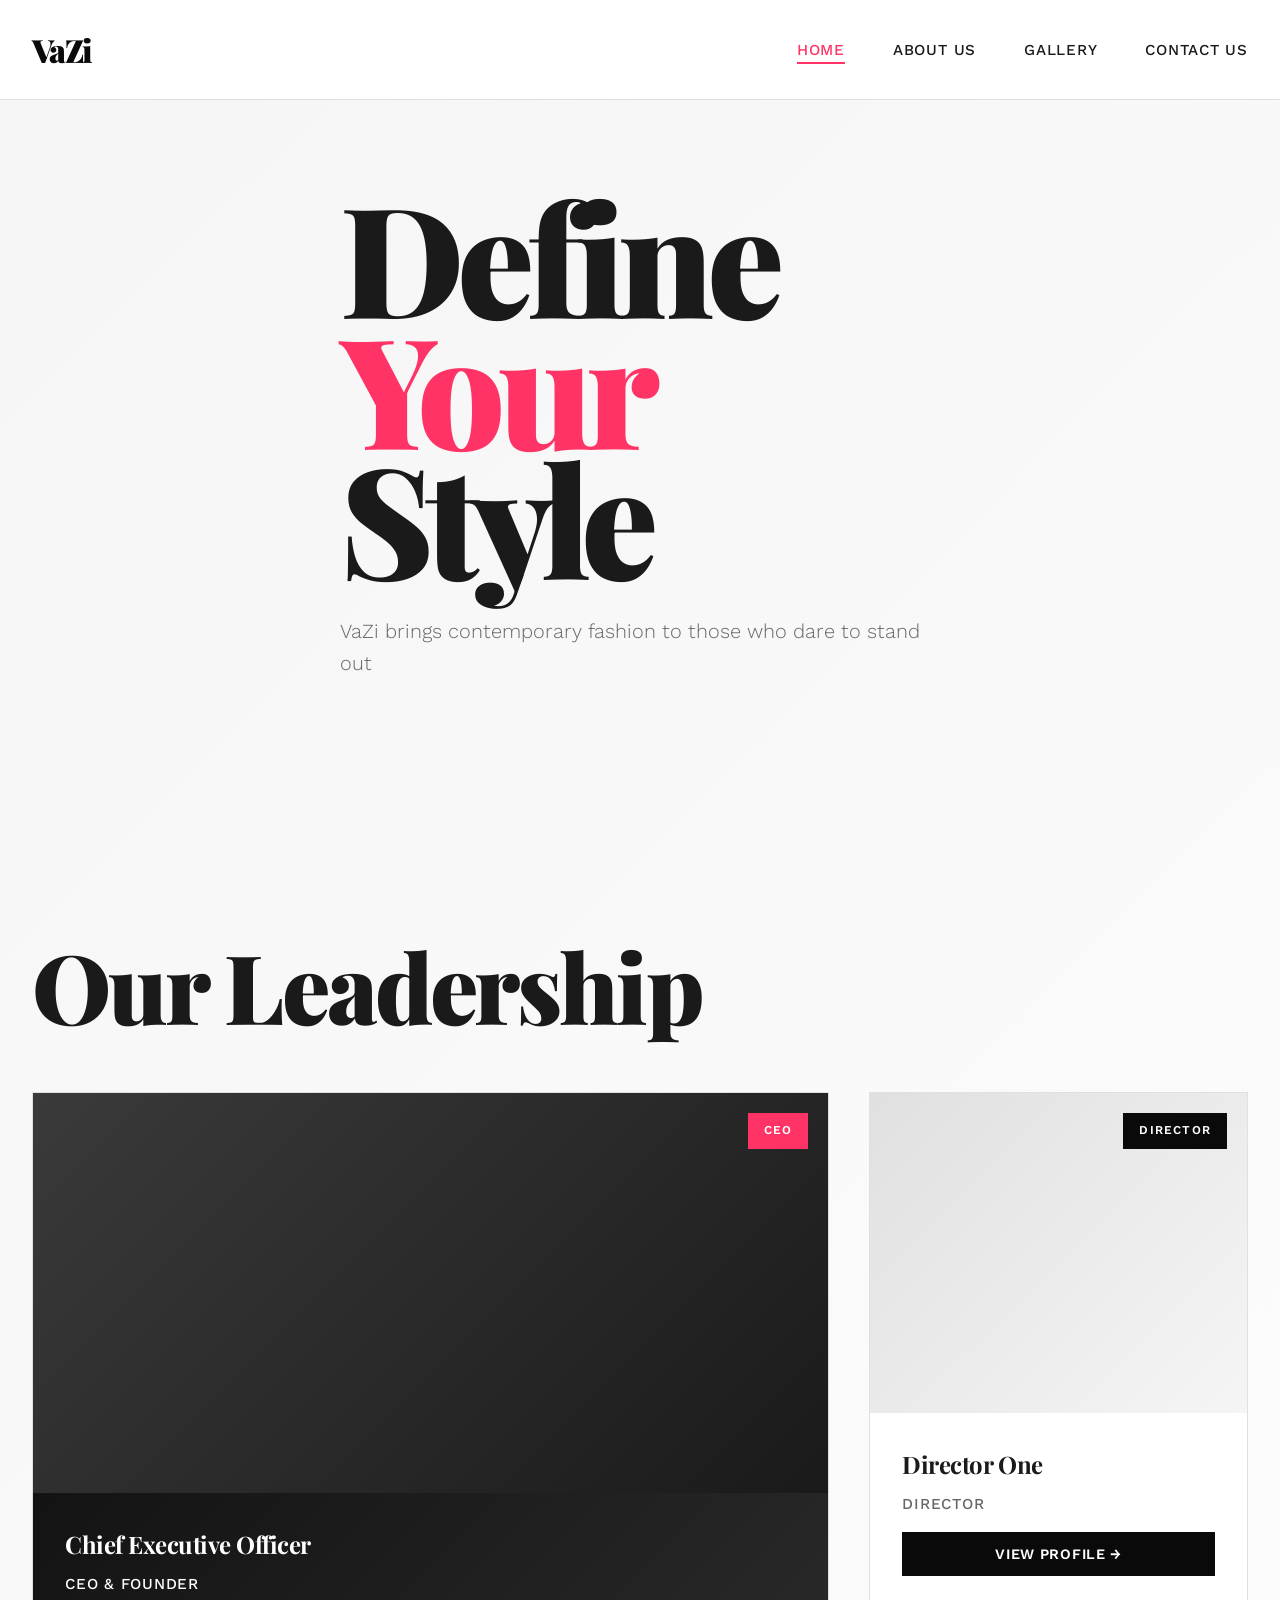
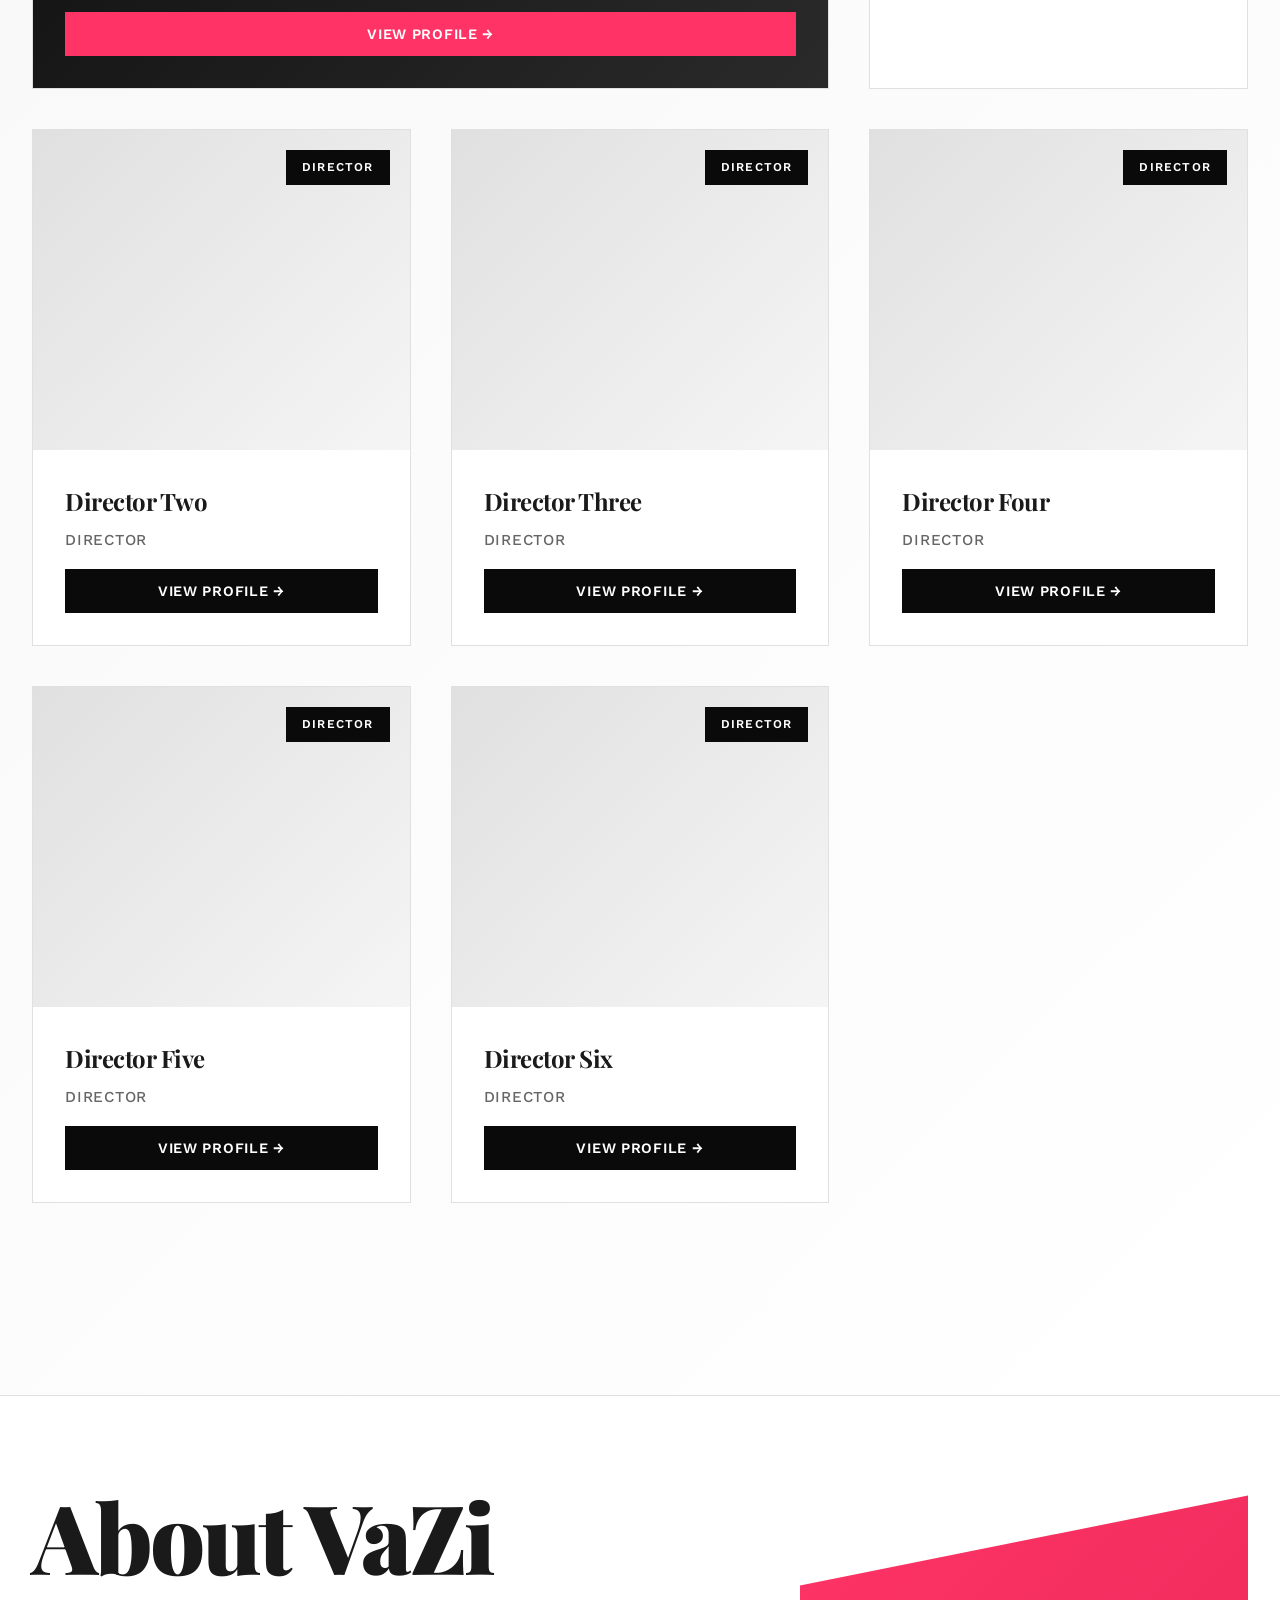
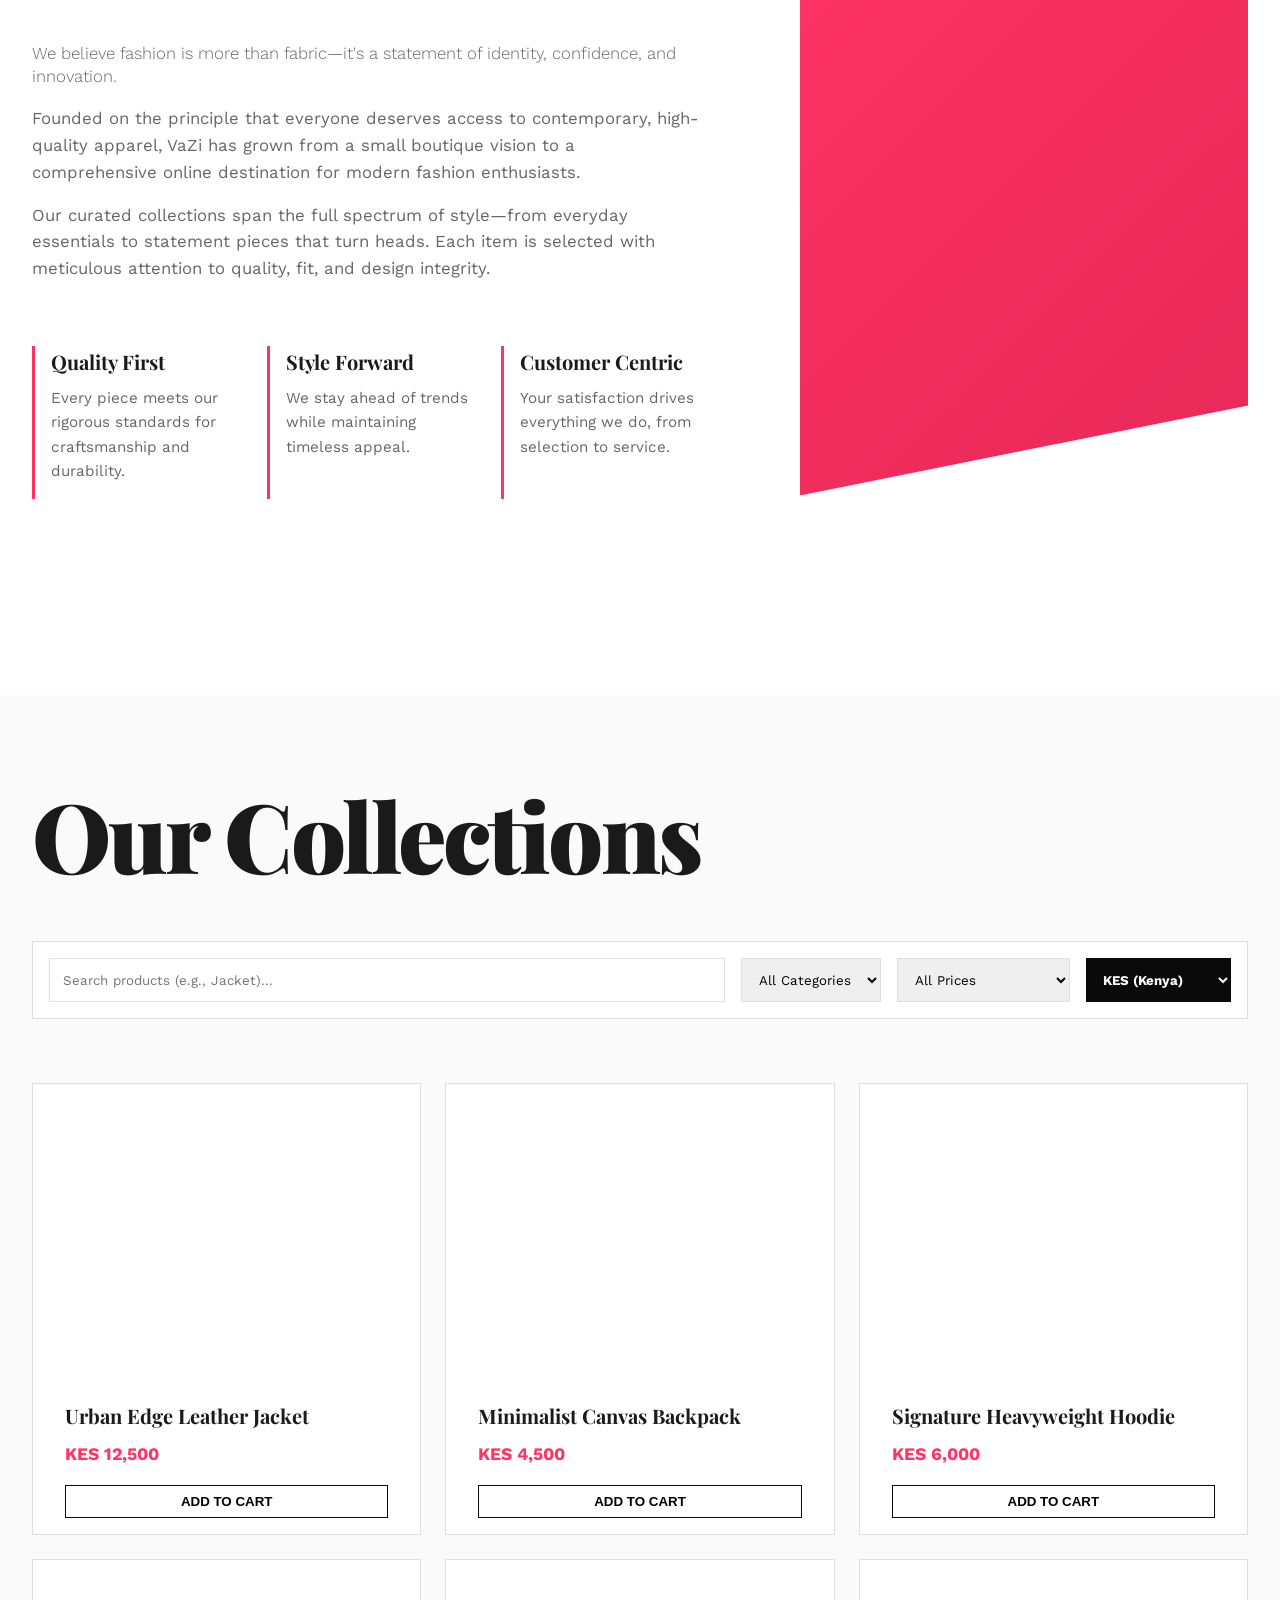
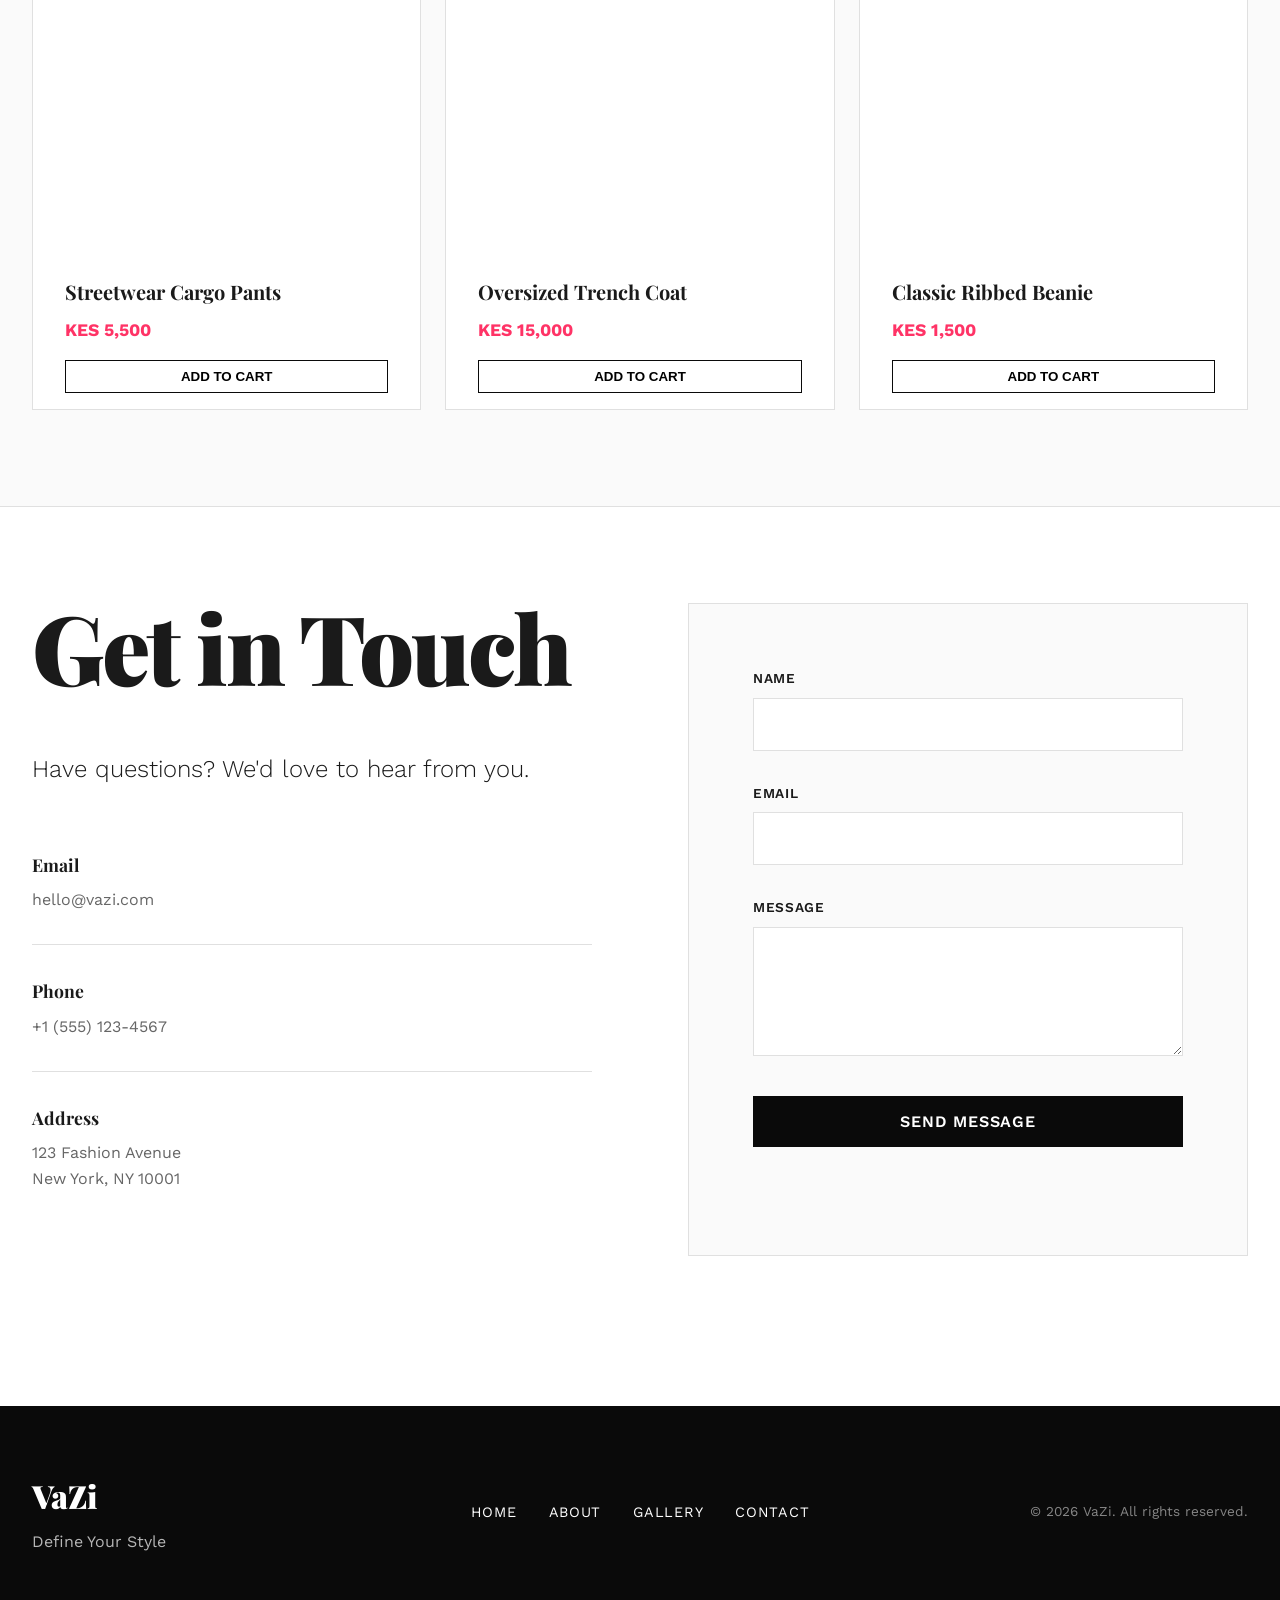
==== index.html @ 3b9328cf "Add files via upload" ====
<!DOCTYPE html>
<html lang="en">
<head>
    <meta charset="UTF-8">
    <meta name="viewport" content="width=device-width, initial-scale=1.0">
    <title>VaZi - Modern Apparel for the Bold</title>
    <link rel="stylesheet" href="styles.css">
    <link rel="preconnect" href="https://fonts.googleapis.com">
    <link rel="preconnect" href="https://fonts.gstatic.com" crossorigin>
    <!-- Distinctive typography: Playfair Display (editorial) + Work Sans (clean sans-serif) -->
    <link href="https://fonts.googleapis.com/css2?family=Playfair+Display:wght@400;600;700;900&family=Work+Sans:wght@300;400;500;600&display=swap" rel="stylesheet">
</head>
<body>
    
    <!-- FIXED NAVIGATION BAR -->
    <nav class="main-nav">
        <div class="nav-container">
            <div class="logo">VaZi</div>
            <ul class="nav-links">
                <li><a href="#home" class="nav-link">Home</a></li>
                <li><a href="#about" class="nav-link">About Us</a></li>
                <li><a href="#gallery" class="nav-link">Gallery</a></li>
                <li><a href="#contact" class="nav-link">Contact Us</a></li>
            </ul>
        </div>
    </nav>

    <!-- SECTION 1: HOME -->
    <section id="home" class="section-home">
        <div class="hero-container">
            <div class="hero-text">
                <h1 class="hero-title">
                    <span class="title-line">Define</span>
                    <span class="title-line">Your</span>
                    <span class="title-line">Style</span>
                </h1>
                <p class="hero-subtitle">VaZi brings contemporary fashion to those who dare to stand out</p>
            </div>
        </div>

        <!-- LEADERSHIP TEAM GRID -->
        <div class="team-section">
            <h2 class="section-title">Our Leadership</h2>
            <div class="team-grid">
                
                <!-- CEO CARD (Visually Distinguished) -->
                <div class="team-card ceo-card" onclick="window.open('profiles/ceo-profile.html', '_blank', 'noopener,noreferrer')">
                    <div class="card-image-wrapper">
                        <div class="card-image ceo-image">
                            <!-- Image placeholder - will be styled in CSS -->
                            <span class="role-badge">CEO</span>
                        </div>
                    </div>
                    <div class="card-content">
                        <h3 class="card-name">Chief Executive Officer</h3>
                        <p class="card-role">CEO & Founder</p>
                        <button class="profile-btn">View Profile →</button>
                    </div>
                </div>

                <!-- DIRECTOR CARDS (1-6) -->
                <div class="team-card director-card" onclick="window.open('profiles/director-1.html', '_blank', 'noopener,noreferrer')">
                    <div class="card-image-wrapper">
                        <div class="card-image director-image">
                            <span class="role-badge">Director</span>
                        </div>
                    </div>
                    <div class="card-content">
                        <h3 class="card-name">Director One</h3>
                        <p class="card-role">Director</p>
                        <button class="profile-btn">View Profile →</button>
                    </div>
                </div>

                <div class="team-card director-card" onclick="window.open('profiles/director-2.html', '_blank', 'noopener,noreferrer')">
                    <div class="card-image-wrapper">
                        <div class="card-image director-image">
                            <span class="role-badge">Director</span>
                        </div>
                    </div>
                    <div class="card-content">
                        <h3 class="card-name">Director Two</h3>
                        <p class="card-role">Director</p>
                        <button class="profile-btn">View Profile →</button>
                    </div>
                </div>

                <div class="team-card director-card" onclick="window.open('profiles/director-3.html', '_blank', 'noopener,noreferrer')">
                    <div class="card-image-wrapper">
                        <div class="card-image director-image">
                            <span class="role-badge">Director</span>
                        </div>
                    </div>
                    <div class="card-content">
                        <h3 class="card-name">Director Three</h3>
                        <p class="card-role">Director</p>
                        <button class="profile-btn">View Profile →</button>
                    </div>
                </div>

                <div class="team-card director-card" onclick="window.open('profiles/director-4.html', '_blank', 'noopener,noreferrer')">
                    <div class="card-image-wrapper">
                        <div class="card-image director-image">
                            <span class="role-badge">Director</span>
                        </div>
                    </div>
                    <div class="card-content">
                        <h3 class="card-name">Director Four</h3>
                        <p class="card-role">Director</p>
                        <button class="profile-btn">View Profile →</button>
                    </div>
                </div>

                <div class="team-card director-card" onclick="window.open('profiles/director-5.html', '_blank', 'noopener,noreferrer')">
                    <div class="card-image-wrapper">
                        <div class="card-image director-image">
                            <span class="role-badge">Director</span>
                        </div>
                    </div>
                    <div class="card-content">
                        <h3 class="card-name">Director Five</h3>
                        <p class="card-role">Director</p>
                        <button class="profile-btn">View Profile →</button>
                    </div>
                </div>

                <div class="team-card director-card" onclick="window.open('profiles/director-6.html', '_blank', 'noopener,noreferrer')">
                    <div class="card-image-wrapper">
                        <div class="card-image director-image">
                            <span class="role-badge">Director</span>
                        </div>
                    </div>
                    <div class="card-content">
                        <h3 class="card-name">Director Six</h3>
                        <p class="card-role">Director</p>
                        <button class="profile-btn">View Profile →</button>
                    </div>
                </div>

            </div>
        </div>
    </section>

    <!-- SECTION 2: ABOUT US -->
    <section id="about" class="section-about">
        <div class="content-container">
            <div class="about-layout">
                <div class="about-text">
                    <h2 class="section-title">About VaZi</h2>
                    <div class="about-content">
                        <p class="lead-text">We believe fashion is more than fabric—it's a statement of identity, confidence, and innovation.</p>
                        
                        <p>Founded on the principle that everyone deserves access to contemporary, high-quality apparel, VaZi has grown from a small boutique vision to a comprehensive online destination for modern fashion enthusiasts.</p>
                        
                        <p>Our curated collections span the full spectrum of style—from everyday essentials to statement pieces that turn heads. Each item is selected with meticulous attention to quality, fit, and design integrity.</p>
                        
                        <div class="values-grid">
                            <div class="value-item">
                                <h3>Quality First</h3>
                                <p>Every piece meets our rigorous standards for craftsmanship and durability.</p>
                            </div>
                            <div class="value-item">
                                <h3>Style Forward</h3>
                                <p>We stay ahead of trends while maintaining timeless appeal.</p>
                            </div>
                            <div class="value-item">
                                <h3>Customer Centric</h3>
                                <p>Your satisfaction drives everything we do, from selection to service.</p>
                            </div>
                        </div>
                    </div>
                </div>
                <div class="about-visual">
                    <div class="visual-accent"></div>
                </div>
            </div>
        </div>
    </section>

    <!-- SECTION 3: GALLERY -->
    <section id="gallery" class="section-gallery">
        <div class="content-container">
            <h2 class="section-title">Our Collections</h2>

<div class="gallery-controls" style="display: flex; gap: 1rem; margin-bottom: 2rem; flex-wrap: wrap; background: white; padding: 1rem; border: 1px solid var(--border-color);">
    <input type="text" id="searchInput" placeholder="Search products (e.g., Jacket)..." style="flex: 1; padding: 0.8rem; border: 1px solid var(--border-color); font-family: var(--font-body);">
    
    <select id="categoryFilter" style="padding: 0.8rem; border: 1px solid var(--border-color); font-family: var(--font-body);">
        <option value="all">All Categories</option>
        <option value="outerwear">Outerwear</option>
        <option value="accessories">Accessories</option>
        <option value="essentials">Essentials</option>
    </select>

    <select id="priceFilter" style="padding: 0.8rem; border: 1px solid var(--border-color); font-family: var(--font-body);">
        <option value="all">All Prices</option>
        <option value="low">Under 5,000 KES</option>
        <option value="medium">5,000 - 10,000 KES</option>
        <option value="high">Over 10,000 KES</option>
    </select>

    <select id="currencyFilter" style="padding: 0.8rem; background: var(--primary-color); color: white; border: none; font-family: var(--font-body); font-weight: bold; cursor: pointer;">
        <option value="KES">KES (Kenya)</option>
        <option value="UGX">UGX (Uganda)</option>
        <option value="TZS">TZS (Tanzania)</option>
    </select>
</div>

<div class="gallery-grid" id="dynamicGallery">
    </div>
        </div>
    </section>

    <!-- SECTION 4: CONTACT US -->
    <section id="contact" class="section-contact">
        <div class="content-container">
            <div class="contact-layout">
                <div class="contact-info">
                    <h2 class="section-title">Get in Touch</h2>
                    <p class="lead-text">Have questions? We'd love to hear from you.</p>
                    
                    <div class="contact-details">
                        <div class="contact-item">
                            <h3>Email</h3>
                            <p>hello@vazi.com</p>
                        </div>
                        <div class="contact-item">
                            <h3>Phone</h3>
                            <p>+1 (555) 123-4567</p>
                        </div>
                        <div class="contact-item">
                            <h3>Address</h3>
                            <p>123 Fashion Avenue<br>New York, NY 10001</p>
                        </div>
                    </div>
                </div>

                <div class="contact-form-wrapper">
                    <form class="contact-form">
                        <div class="form-group">
                            <label for="name">Name</label>
                            <input type="text" id="name" name="name" required>
                        </div>
                        <div class="form-group">
                            <label for="email">Email</label>
                            <input type="email" id="email" name="email" required>
                        </div>
                        <div class="form-group">
                            <label for="message">Message</label>
                            <textarea id="message" name="message" rows="5" required></textarea>
                        </div>
                        <button type="submit" class="submit-btn">Send Message</button>
                    </form>
                </div>
            </div>
        </div>
    </section>

    <!-- FOOTER -->
    <footer class="site-footer">
        <div class="content-container">
            <div class="footer-content">
                <div class="footer-brand">
                    <h3>VaZi</h3>
                    <p>Define Your Style</p>
                </div>
                <div class="footer-links">
                    <a href="#home">Home</a>
                    <a href="#about">About</a>
                    <a href="#gallery">Gallery</a>
                    <a href="#contact">Contact</a>
                </div>
                <div class="footer-copy">
                    <p>&copy; 2026 VaZi. All rights reserved.</p>
                </div>
            </div>
        </div>
    </footer>

    <!-- SMOOTH SCROLL JAVASCRIPT -->
    <script>
        // Smooth scrolling for navigation links
        document.querySelectorAll('.nav-link').forEach(link => {
            link.addEventListener('click', function(e) {
                e.preventDefault();
                const targetId = this.getAttribute('href');
                const targetSection = document.querySelector(targetId);
                
                if (targetSection) {
                    targetSection.scrollIntoView({
                        behavior: 'smooth',
                        block: 'start'
                    });
                    
                    // Update URL hash
                    history.pushState(null, null, targetId);
                }
            });
        });

        // Highlight active navigation link on scroll
        window.addEventListener('scroll', () => {
            const sections = document.querySelectorAll('section[id]');
            const scrollY = window.pageYOffset;

            sections.forEach(section => {
                const sectionHeight = section.offsetHeight;
                const sectionTop = section.offsetTop - 100;
                const sectionId = section.getAttribute('id');
                
                if (scrollY > sectionTop && scrollY <= sectionTop + sectionHeight) {
                    document.querySelectorAll('.nav-link').forEach(link => {
                        link.classList.remove('active');
                        if (link.getAttribute('href') === `#${sectionId}`) {
                            link.classList.add('active');
                        }
                    });
                }
            });
        });

        // Scroll reveal animations
        const observerOptions = {
            threshold: 0.1,
            rootMargin: '0px 0px -100px 0px'
        };

        const observer = new IntersectionObserver((entries) => {
            entries.forEach(entry => {
                if (entry.isIntersecting) {
                    entry.target.classList.add('revealed');
                }
            });
        }, observerOptions);

        document.querySelectorAll('.team-card, .gallery-item, .value-item').forEach(el => {
            observer.observe(el);
        });
    </script>
    <script>
    // --- GALLERY DATA & LOGIC ---
    // Base prices are stored in KES.
    const products = [
        { id: 1, name: "Urban Edge Leather Jacket", category: "outerwear", priceKES: 12500, image: "https://images.unsplash.com/photo-1551028719-00167b16eac5?auto=format&fit=crop&w=600&q=80" },
        { id: 2, name: "Minimalist Canvas Backpack", category: "accessories", priceKES: 4500, image: "https://images.unsplash.com/photo-1553062407-98eeb64c6a62?auto=format&fit=crop&w=600&q=80" },
        { id: 3, name: "Signature Heavyweight Hoodie", category: "essentials", priceKES: 6000, image: "https://images.unsplash.com/photo-1556821840-3a63f95609a7?auto=format&fit=crop&w=600&q=80" },
        { id: 4, name: "Streetwear Cargo Pants", category: "essentials", priceKES: 5500, image: "https://images.unsplash.com/photo-1624378439575-d8705ad7ae80?auto=format&fit=crop&w=600&q=80" },
        { id: 5, name: "Oversized Trench Coat", category: "outerwear", priceKES: 15000, image: "https://images.unsplash.com/photo-1539533113208-f6df8cc8b543?auto=format&fit=crop&w=600&q=80" },
        { id: 6, name: "Classic Ribbed Beanie", category: "accessories", priceKES: 1500, image: "https://images.unsplash.com/photo-1576871337622-98d48d1cf531?auto=format&fit=crop&w=600&q=80" }
    ];

    // Approximate conversion rates from KES
    const rates = { KES: 1, UGX: 28.5, TZS: 20.2 };

    const galleryContainer = document.getElementById('dynamicGallery');
    const searchInput = document.getElementById('searchInput');
    const categoryFilter = document.getElementById('categoryFilter');
    const priceFilter = document.getElementById('priceFilter');
    const currencyFilter = document.getElementById('currencyFilter');

    function formatPrice(priceInKES, currency) {
        const converted = priceInKES * rates[currency];
        return new Intl.NumberFormat('en-US', { style: 'currency', currency: currency, maximumFractionDigits: 0 }).format(converted);
    }

    function renderGallery() {
        const searchTerm = searchInput.value.toLowerCase();
        const category = categoryFilter.value;
        const priceLevel = priceFilter.value;
        const currency = currencyFilter.value;

        const filtered = products.filter(p => {
            const matchesSearch = p.name.toLowerCase().includes(searchTerm);
            const matchesCategory = category === 'all' || p.category === category;
            
            let matchesPrice = true;
            if (priceLevel === 'low') matchesPrice = p.priceKES < 5000;
            if (priceLevel === 'medium') matchesPrice = p.priceKES >= 5000 && p.priceKES <= 10000;
            if (priceLevel === 'high') matchesPrice = p.priceKES > 10000;

            return matchesSearch && matchesCategory && matchesPrice;
        });

        galleryContainer.innerHTML = filtered.map(p => `
            <div class="gallery-item revealed" style="opacity: 1; transform: scale(1);">
                <div class="gallery-image" style="background-image: url('${p.image}'); background-size: cover; background-position: center;">
                    <div class="image-overlay">
                        <span class="category-tag">${p.category}</span>
                    </div>
                </div>
                <div class="gallery-info">
                    <h3>${p.name}</h3>
                    <p style="color: var(--accent-color); font-weight: bold; font-size: 1.1rem; margin-top: 0.5rem;">
                        ${formatPrice(p.priceKES, currency)}
                    </p>
                    <button style="margin-top: 1rem; width: 100%; padding: 0.5rem; background: transparent; border: 1px solid var(--primary-color); cursor: pointer; text-transform: uppercase; font-weight: 600;">Add to Cart</button>
                </div>
            </div>
        `).join('');
    }

    // Event Listeners for Live Updating
    searchInput.addEventListener('input', renderGallery);
    categoryFilter.addEventListener('change', renderGallery);
    priceFilter.addEventListener('change', renderGallery);
    currencyFilter.addEventListener('change', renderGallery);

    // Initial Render
    renderGallery();
</script>
</body>
</html>
---- styles.css ----
/* ========================================
   VAZI - SHARED STYLESHEET
   Theme: Editorial Minimalism meets Modern Brutalism
   
   COLLABORATOR NOTES:
   - All theme colors are CSS variables (lines 10-20)
   - To change colors globally, edit :root variables only
   - Typography uses: Playfair Display (headings) + Work Sans (body)
   ======================================== */

:root {
    /* THEME COLORS - Edit these to change site-wide color scheme */
    --primary-color: #0a0a0a;           /* Deep black */
    --secondary-color: #f5f5f5;         /* Off-white */
    --accent-color: #ff3366;            /* Electric pink - VaZi signature */
    --accent-hover: #e62958;            /* Darker accent for interactions */
    --text-primary: #1a1a1a;            /* Primary text */
    --text-secondary: #666666;          /* Secondary text */
    --background-light: #fafafa;        /* Light background */
    --border-color: #e0e0e0;            /* Subtle borders */
    
    /* TYPOGRAPHY SCALE */
    --font-display: 'Playfair Display', Georgia, serif;
    --font-body: 'Work Sans', -apple-system, sans-serif;
    
    /* SPACING SYSTEM */
    --spacing-xs: 0.5rem;
    --spacing-sm: 1rem;
    --spacing-md: 2rem;
    --spacing-lg: 4rem;
    --spacing-xl: 6rem;
}

/* ========================================
   GLOBAL RESET & BASE STYLES
   ======================================== */

* {
    margin: 0;
    padding: 0;
    box-sizing: border-box;
}

html {
    scroll-behavior: smooth;
    font-size: 16px;
}

body {
    font-family: var(--font-body);
    color: var(--text-primary);
    background-color: var(--secondary-color);
    line-height: 1.6;
    overflow-x: hidden;
}

/* ========================================
   NAVIGATION BAR
   ======================================== */

.main-nav {
    position: fixed;
    top: 0;
    left: 0;
    right: 0;
    background: rgba(255, 255, 255, 0.95);
    backdrop-filter: blur(10px);
    z-index: 1000;
    border-bottom: 1px solid var(--border-color);
}

.nav-container {
    max-width: 1400px;
    margin: 0 auto;
    padding: 1.5rem 2rem;
    display: flex;
    justify-content: space-between;
    align-items: center;
}

.logo {
    font-family: var(--font-display);
    font-size: 2rem;
    font-weight: 900;
    letter-spacing: -0.05em;
    color: var(--primary-color);
}

.nav-links {
    display: flex;
    list-style: none;
    gap: 3rem;
}

.nav-link {
    text-decoration: none;
    color: var(--text-primary);
    font-weight: 500;
    font-size: 0.95rem;
    letter-spacing: 0.05em;
    text-transform: uppercase;
    transition: color 0.3s ease;
    position: relative;
}

.nav-link::after {
    content: '';
    position: absolute;
    bottom: -5px;
    left: 0;
    width: 0;
    height: 2px;
    background: var(--accent-color);
    transition: width 0.3s ease;
}

.nav-link:hover,
.nav-link.active {
    color: var(--accent-color);
}

.nav-link:hover::after,
.nav-link.active::after {
    width: 100%;
}

/* ========================================
   SECTION BASE STYLES
   ======================================== */

section {
    min-height: 100vh;
    padding: var(--spacing-xl) var(--spacing-md);
}

.content-container {
    max-width: 1400px;
    margin: 0 auto;
}

.section-title {
    font-family: var(--font-display);
    font-size: clamp(3rem, 8vw, 6rem);
    font-weight: 900;
    letter-spacing: -0.03em;
    margin-bottom: var(--spacing-lg);
    line-height: 0.9;
}

/* ========================================
   HOME SECTION
   ======================================== */

.section-home {
    background: linear-gradient(135deg, var(--secondary-color) 0%, #ffffff 100%);
    padding-top: 120px;
}

.hero-container {
    min-height: 70vh;
    display: flex;
    align-items: center;
    justify-content: center;
    position: relative;
}

.hero-text {
    text-align: left;
}

.hero-title {
    font-family: var(--font-display);
    font-size: clamp(4rem, 12vw, 10rem);
    font-weight: 900;
    line-height: 0.85;
    letter-spacing: -0.05em;
    margin-bottom: var(--spacing-md);
}

.title-line {
    display: block;
    opacity: 0;
    transform: translateY(50px);
    animation: slideUp 0.8s ease forwards;
}

.title-line:nth-child(1) {
    animation-delay: 0.1s;
}

.title-line:nth-child(2) {
    animation-delay: 0.3s;
    color: var(--accent-color);
}

.title-line:nth-child(3) {
    animation-delay: 0.5s;
}

@keyframes slideUp {
    to {
        opacity: 1;
        transform: translateY(0);
    }
}

.hero-subtitle {
    font-size: 1.25rem;
    color: var(--text-secondary);
    max-width: 600px;
    font-weight: 300;
    margin-top: var(--spacing-md);
    opacity: 0;
    animation: fadeIn 0.8s ease 0.8s forwards;
}

@keyframes fadeIn {
    to {
        opacity: 1;
    }
}

/* ========================================
   TEAM SECTION (Leadership Grid)
   ======================================== */

.team-section {
    margin-top: var(--spacing-xl);
    padding: var(--spacing-xl) 0;
}

.team-grid {
    display: grid;
    grid-template-columns: repeat(auto-fit, minmax(280px, 1fr));
    gap: 2.5rem;
    margin-top: var(--spacing-lg);
}

.team-card {
    background: white;
    border: 1px solid var(--border-color);
    cursor: pointer;
    transition: all 0.4s cubic-bezier(0.4, 0, 0.2, 1);
    position: relative;
    opacity: 0;
    transform: translateY(30px);
}

.team-card.revealed {
    opacity: 1;
    transform: translateY(0);
}

.team-card:hover {
    transform: translateY(-10px);
    box-shadow: 0 20px 40px rgba(0, 0, 0, 0.1);
    border-color: var(--accent-color);
}

/* CEO CARD - Distinguished Styling */
.ceo-card {
    grid-column: span 2;
    background: linear-gradient(135deg, var(--primary-color) 0%, #2a2a2a 100%);
    color: white;
}

.ceo-card .card-name,
.ceo-card .card-role {
    color: white;
}

.ceo-card .profile-btn {
    background: var(--accent-color);
    color: white;
}

.ceo-card .profile-btn:hover {
    background: var(--accent-hover);
}

.ceo-card .role-badge {
    background: var(--accent-color);
}

/* Card Image Wrapper */
.card-image-wrapper {
    width: 100%;
    overflow: hidden;
}

.card-image {
    width: 100%;
    height: 320px;
    background: linear-gradient(135deg, #e0e0e0 0%, #f5f5f5 100%);
    display: flex;
    align-items: center;
    justify-content: center;
    position: relative;
    transition: transform 0.4s ease;
}

.ceo-image {
    height: 400px;
    background: linear-gradient(135deg, #3a3a3a 0%, #1a1a1a 100%);
}

.team-card:hover .card-image {
    transform: scale(1.05);
}

.role-badge {
    position: absolute;
    top: 20px;
    right: 20px;
    background: var(--primary-color);
    color: white;
    padding: 0.5rem 1rem;
    font-size: 0.75rem;
    font-weight: 600;
    letter-spacing: 0.1em;
    text-transform: uppercase;
}

/* Card Content */
.card-content {
    padding: var(--spacing-md);
}

.card-name {
    font-family: var(--font-display);
    font-size: 1.5rem;
    font-weight: 700;
    margin-bottom: 0.5rem;
    letter-spacing: -0.02em;
}

.card-role {
    color: var(--text-secondary);
    font-size: 0.95rem;
    margin-bottom: var(--spacing-sm);
    text-transform: uppercase;
    letter-spacing: 0.05em;
    font-weight: 500;
}

.profile-btn {
    background: var(--primary-color);
    color: white;
    border: none;
    padding: 0.875rem 2rem;
    font-family: var(--font-body);
    font-size: 0.9rem;
    font-weight: 600;
    letter-spacing: 0.05em;
    text-transform: uppercase;
    cursor: pointer;
    transition: all 0.3s ease;
    width: 100%;
}

.profile-btn:hover {
    background: var(--accent-color);
    transform: translateX(5px);
}

/* ========================================
   ABOUT SECTION
   ======================================== */

.section-about {
    background: white;
    border-top: 1px solid var(--border-color);
}

.about-layout {
    display: grid;
    grid-template-columns: 1.2fr 0.8fr;
    gap: var(--spacing-xl);
    align-items: center;
}

.about-text {
    max-width: 800px;
}

.lead-text {
    font-size: 1.5rem;
    font-weight: 300;
    line-height: 1.4;
    margin-bottom: var(--spacing-md);
    color: var(--text-primary);
}

.about-content p {
    margin-bottom: var(--spacing-sm);
    color: var(--text-secondary);
    font-size: 1.05rem;
}

.values-grid {
    display: grid;
    grid-template-columns: repeat(auto-fit, minmax(200px, 1fr));
    gap: var(--spacing-md);
    margin-top: var(--spacing-lg);
}

.value-item {
    border-left: 3px solid var(--accent-color);
    padding-left: var(--spacing-sm);
    opacity: 0;
    transform: translateX(-20px);
    transition: all 0.5s ease;
}

.value-item.revealed {
    opacity: 1;
    transform: translateX(0);
}

.value-item h3 {
    font-family: var(--font-display);
    font-size: 1.25rem;
    margin-bottom: 0.5rem;
}

.value-item p {
    font-size: 0.95rem;
    color: var(--text-secondary);
}

.about-visual {
    height: 600px;
    position: relative;
}

.visual-accent {
    width: 100%;
    height: 100%;
    background: linear-gradient(135deg, var(--accent-color) 0%, var(--accent-hover) 100%);
    clip-path: polygon(0 15%, 100% 0, 100% 85%, 0 100%);
}

/* ========================================
   GALLERY SECTION
   ======================================== */

.section-gallery {
    background: var(--background-light);
}

.gallery-grid {
    display: grid;
    grid-template-columns: repeat(auto-fit, minmax(300px, 1fr));
    gap: 1.5rem;
    margin-top: var(--spacing-lg);
}

.gallery-item {
    background: white;
    overflow: hidden;
    border: 1px solid var(--border-color);
    transition: all 0.4s ease;
    opacity: 0;
    transform: scale(0.95);
}

.gallery-item.revealed {
    opacity: 1;
    transform: scale(1);
}

.gallery-item:hover {
    transform: translateY(-5px);
    box-shadow: 0 15px 30px rgba(0, 0, 0, 0.1);
}

.item-large {
    grid-row: span 2;
}

.item-wide {
    grid-column: span 2;
}

.gallery-image {
    width: 100%;
    height: 300px;
    background: linear-gradient(135deg, #f0f0f0 0%, #e5e5e5 100%);
    position: relative;
    overflow: hidden;
}

.item-large .gallery-image {
    height: 100%;
}

.image-overlay {
    position: absolute;
    inset: 0;
    background: linear-gradient(to bottom, transparent 0%, rgba(0, 0, 0, 0.7) 100%);
    display: flex;
    align-items: flex-end;
    padding: var(--spacing-md);
    opacity: 0;
    transition: opacity 0.3s ease;
}

.gallery-item:hover .image-overlay {
    opacity: 1;
}

.category-tag {
    color: white;
    font-size: 0.85rem;
    font-weight: 600;
    letter-spacing: 0.1em;
    text-transform: uppercase;
    background: var(--accent-color);
    padding: 0.5rem 1rem;
}

.gallery-info {
    padding: var(--spacing-sm) var(--spacing-md);
}

.gallery-info h3 {
    font-family: var(--font-display);
    font-size: 1.25rem;
    margin-bottom: 0.25rem;
}

.gallery-info p {
    color: var(--text-secondary);
    font-size: 0.9rem;
}

/* ========================================
   CONTACT SECTION
   ======================================== */

.section-contact {
    background: white;
    border-top: 1px solid var(--border-color);
}

.contact-layout {
    display: grid;
    grid-template-columns: 1fr 1fr;
    gap: var(--spacing-xl);
}

.contact-details {
    margin-top: var(--spacing-lg);
}

.contact-item {
    margin-bottom: var(--spacing-md);
    padding-bottom: var(--spacing-md);
    border-bottom: 1px solid var(--border-color);
}

.contact-item:last-child {
    border-bottom: none;
}

.contact-item h3 {
    font-family: var(--font-display);
    font-size: 1.1rem;
    margin-bottom: 0.5rem;
}

.contact-item p {
    color: var(--text-secondary);
}

/* Contact Form */
.contact-form-wrapper {
    background: var(--background-light);
    padding: var(--spacing-lg);
    border: 1px solid var(--border-color);
}

.form-group {
    margin-bottom: var(--spacing-md);
}

.form-group label {
    display: block;
    font-weight: 600;
    margin-bottom: 0.5rem;
    text-transform: uppercase;
    font-size: 0.85rem;
    letter-spacing: 0.05em;
}

.form-group input,
.form-group textarea {
    width: 100%;
    padding: 1rem;
    border: 1px solid var(--border-color);
    background: white;
    font-family: var(--font-body);
    font-size: 1rem;
    transition: border-color 0.3s ease;
}

.form-group input:focus,
.form-group textarea:focus {
    outline: none;
    border-color: var(--accent-color);
}

.submit-btn {
    background: var(--primary-color);
    color: white;
    border: none;
    padding: 1rem 3rem;
    font-family: var(--font-body);
    font-size: 1rem;
    font-weight: 600;
    letter-spacing: 0.05em;
    text-transform: uppercase;
    cursor: pointer;
    transition: all 0.3s ease;
    width: 100%;
}

.submit-btn:hover {
    background: var(--accent-color);
    transform: translateY(-2px);
}

/* ========================================
   FOOTER
   ======================================== */

.site-footer {
    background: var(--primary-color);
    color: white;
    padding: var(--spacing-lg) var(--spacing-md);
}

.footer-content {
    display: grid;
    grid-template-columns: 1fr 1fr 1fr;
    gap: var(--spacing-md);
    align-items: center;
}

.footer-brand h3 {
    font-family: var(--font-display);
    font-size: 2rem;
    font-weight: 900;
    margin-bottom: 0.5rem;
}

.footer-brand p {
    color: rgba(255, 255, 255, 0.7);
}

.footer-links {
    display: flex;
    gap: var(--spacing-md);
    justify-content: center;
}

.footer-links a {
    color: white;
    text-decoration: none;
    font-size: 0.9rem;
    text-transform: uppercase;
    letter-spacing: 0.05em;
    transition: color 0.3s ease;
}

.footer-links a:hover {
    color: var(--accent-color);
}

.footer-copy {
    text-align: right;
}

.footer-copy p {
    color: rgba(255, 255, 255, 0.5);
    font-size: 0.85rem;
}

/* ========================================
   RESPONSIVE DESIGN
   ======================================== */

@media (max-width: 1024px) {
    .nav-links {
        gap: 2rem;
    }
    
    .ceo-card {
        grid-column: span 1;
    }
    
    .about-layout,
    .contact-layout {
        grid-template-columns: 1fr;
    }
    
    .item-wide {
        grid-column: span 1;
    }
}

@media (max-width: 768px) {
    .nav-container {
        flex-direction: column;
        gap: 1rem;
    }
    
    .nav-links {
        gap: 1rem;
    }
    
    .team-grid {
        grid-template-columns: 1fr;
    }
    
    .gallery-grid {
        grid-template-columns: 1fr;
    }
    
    .item-large {
        grid-row: span 1;
    }
    
    .footer-content {
        grid-template-columns: 1fr;
        text-align: center;
    }
    
    .footer-links {
        flex-direction: column;
    }
    
    .footer-copy {
        text-align: center;
    }
}

/* ========================================
   PROFILE PAGES - SHARED CLASSES
   These classes will be used in both CEO and Director profiles
   ======================================== */

.profile-page {
    min-height: 100vh;
    background: var(--secondary-color);
}

.profile-header {
    background: var(--primary-color);
    color: white;
    padding: var(--spacing-md);
    text-align: center;
}

.profile-header .logo {
    color: white;
}

.profile-container {
    max-width: 900px;
    margin: 0 auto;
    padding: var(--spacing-xl) var(--spacing-md);
}

.profile-main {
    background: white;
    border: 1px solid var(--border-color);
    padding: var(--spacing-lg);
}

.profile-image-wrapper {
    width: 100%;
    margin-bottom: var(--spacing-lg);
}

.profile-image {
    width: 100%;
    height: 500px;
    background: linear-gradient(135deg, #e0e0e0 0%, #f5f5f5 100%);
    display: flex;
    align-items: center;
    justify-content: center;
    font-size: 1.2rem;
    color: var(--text-secondary);
    border: 2px dashed var(--border-color);
}

.profile-name {
    font-family: var(--font-display);
    font-size: clamp(2.5rem, 6vw, 4rem);
    font-weight: 900;
    margin-bottom: var(--spacing-sm);
    letter-spacing: -0.02em;
}

.profile-role {
    font-size: 1.25rem;
    color: var(--text-secondary);
    text-transform: uppercase;
    letter-spacing: 0.1em;
    font-weight: 600;
    margin-bottom: var(--spacing-lg);
}

.profile-bio {
    font-size: 1.1rem;
    line-height: 1.8;
    color: var(--text-primary);
    margin-bottom: var(--spacing-md);
}

.profile-section {
    margin-top: var(--spacing-lg);
    padding-top: var(--spacing-lg);
    border-top: 1px solid var(--border-color);
}

.profile-section h3 {
    font-family: var(--font-display);
    font-size: 1.75rem;
    margin-bottom: var(--spacing-sm);
}

.back-link {
    display: inline-block;
    margin-top: var(--spacing-lg);
    padding: 1rem 2rem;
    background: var(--primary-color);
    color: white;
    text-decoration: none;
    font-weight: 600;
    text-transform: uppercase;
    letter-spacing: 0.05em;
    transition: all 0.3s ease;
}

.back-link:hover {
    background: var(--accent-color);
    transform: translateX(-5px);
}

/* CEO Profile - Enhanced Styling */
.ceo-profile .profile-main {
    background: linear-gradient(135deg, var(--primary-color) 0%, #2a2a2a 100%);
    color: white;
}

.ceo-profile .profile-name,
.ceo-profile .profile-bio,
.ceo-profile .profile-section h3 {
    color: white;
}

.ceo-profile .profile-role {
    color: var(--accent-color);
}

.ceo-profile .profile-image {
    height: 600px;
    background: linear-gradient(135deg, #3a3a3a 0%, #1a1a1a 100%);
    border-color: var(--accent-color);
}

.ceo-profile .profile-section {
    border-top-color: rgba(255, 255, 255, 0.2);
}
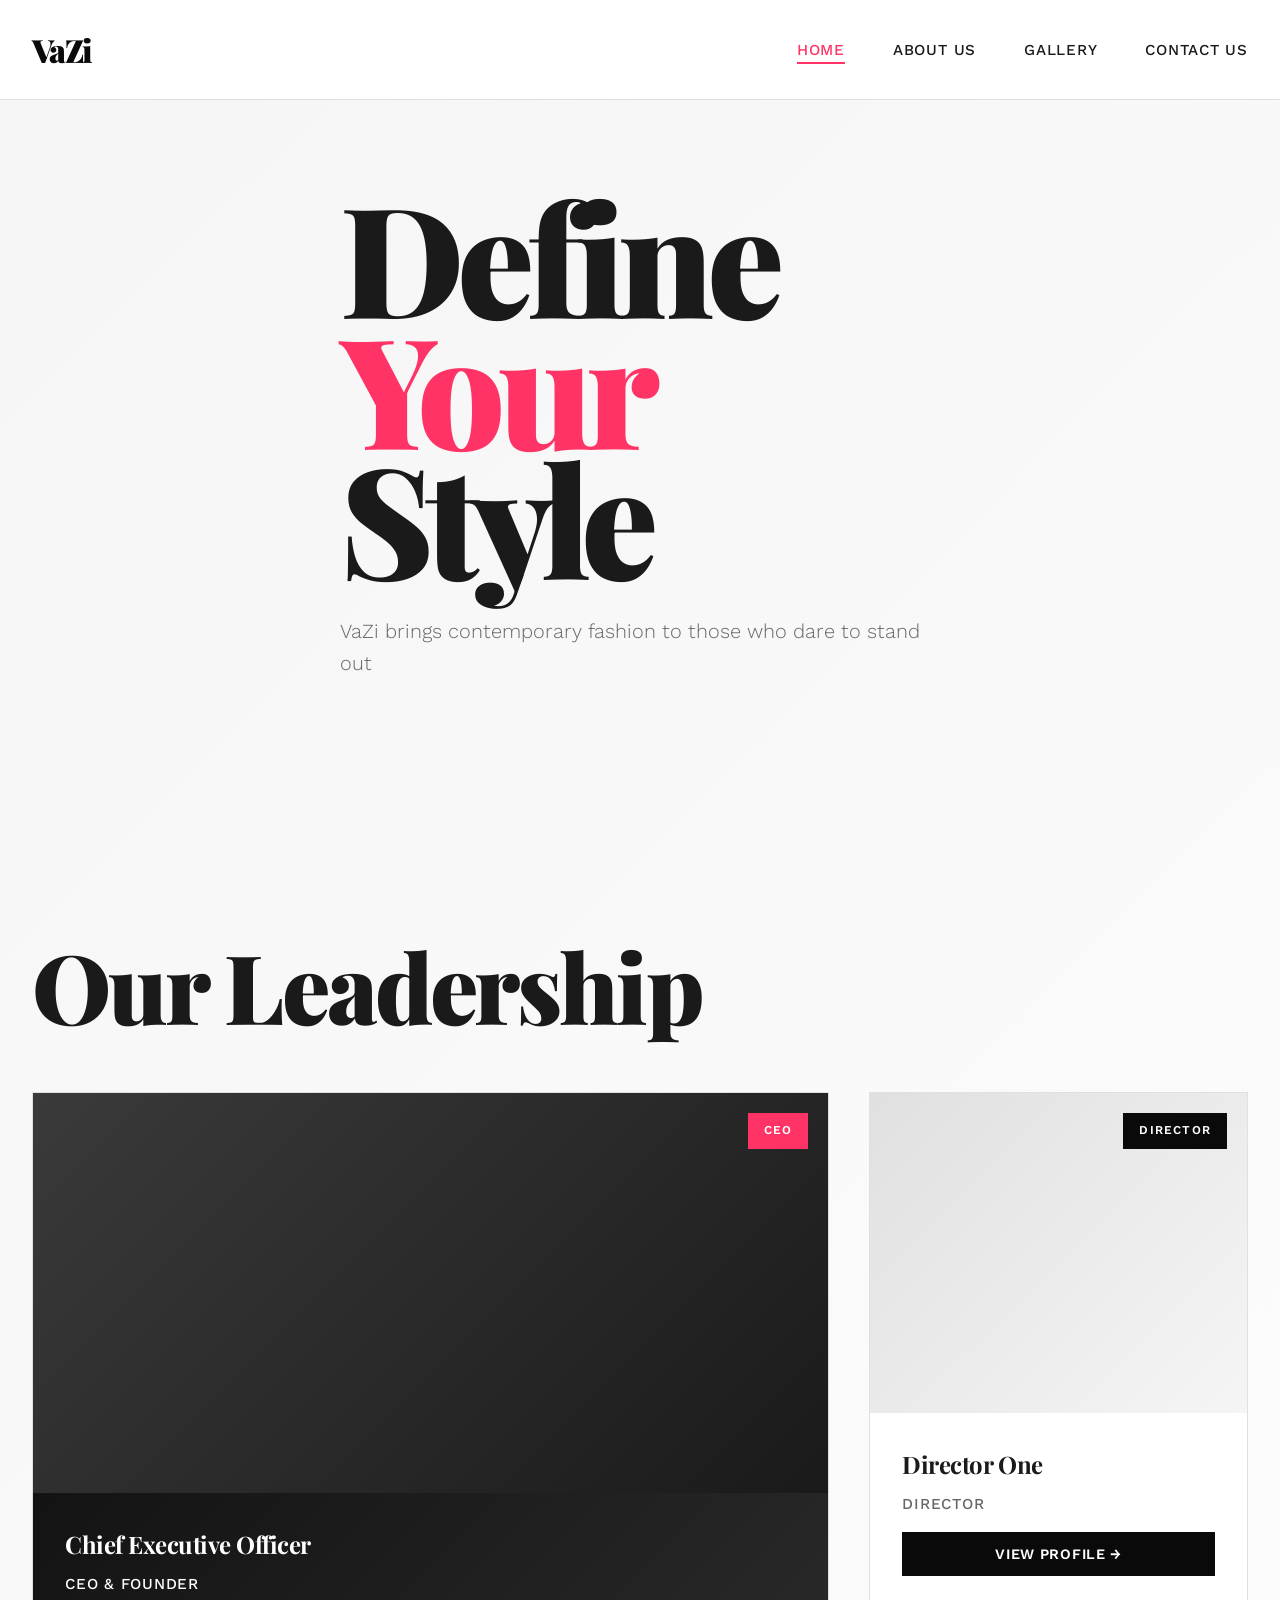
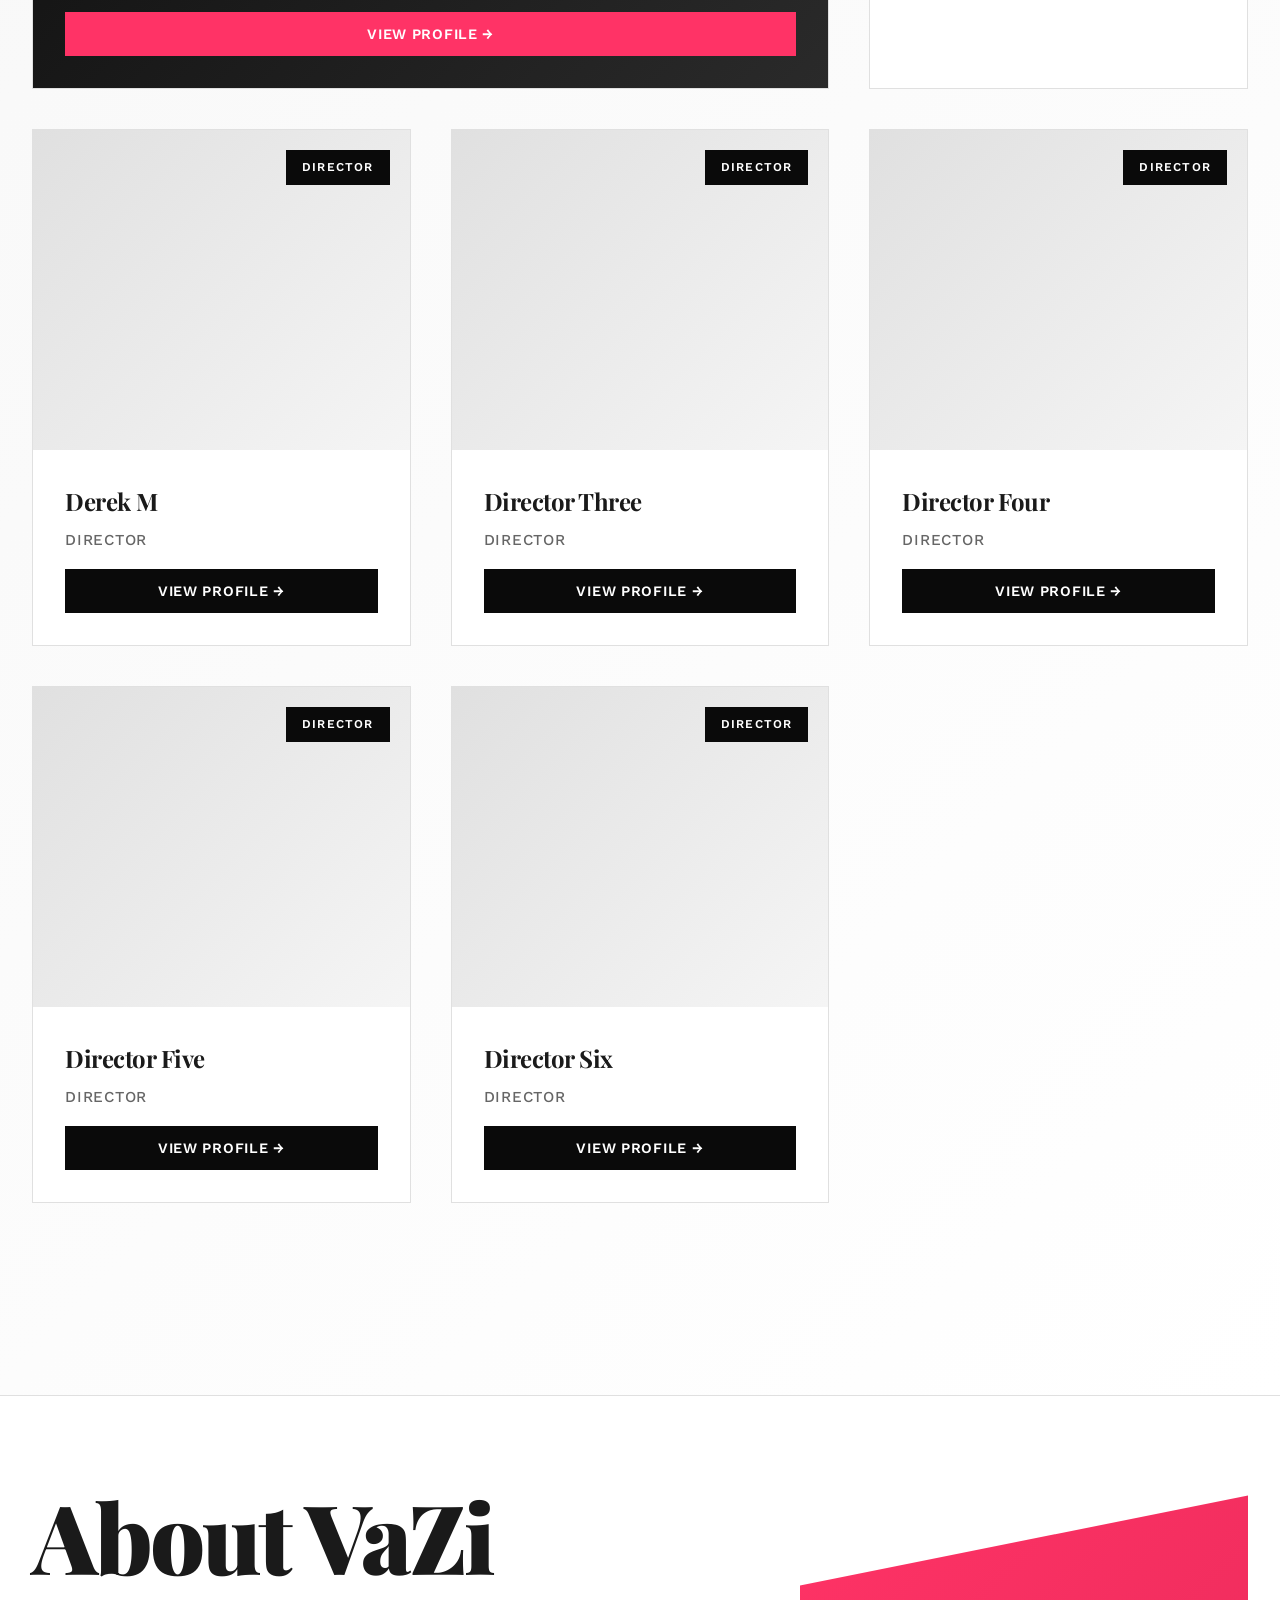
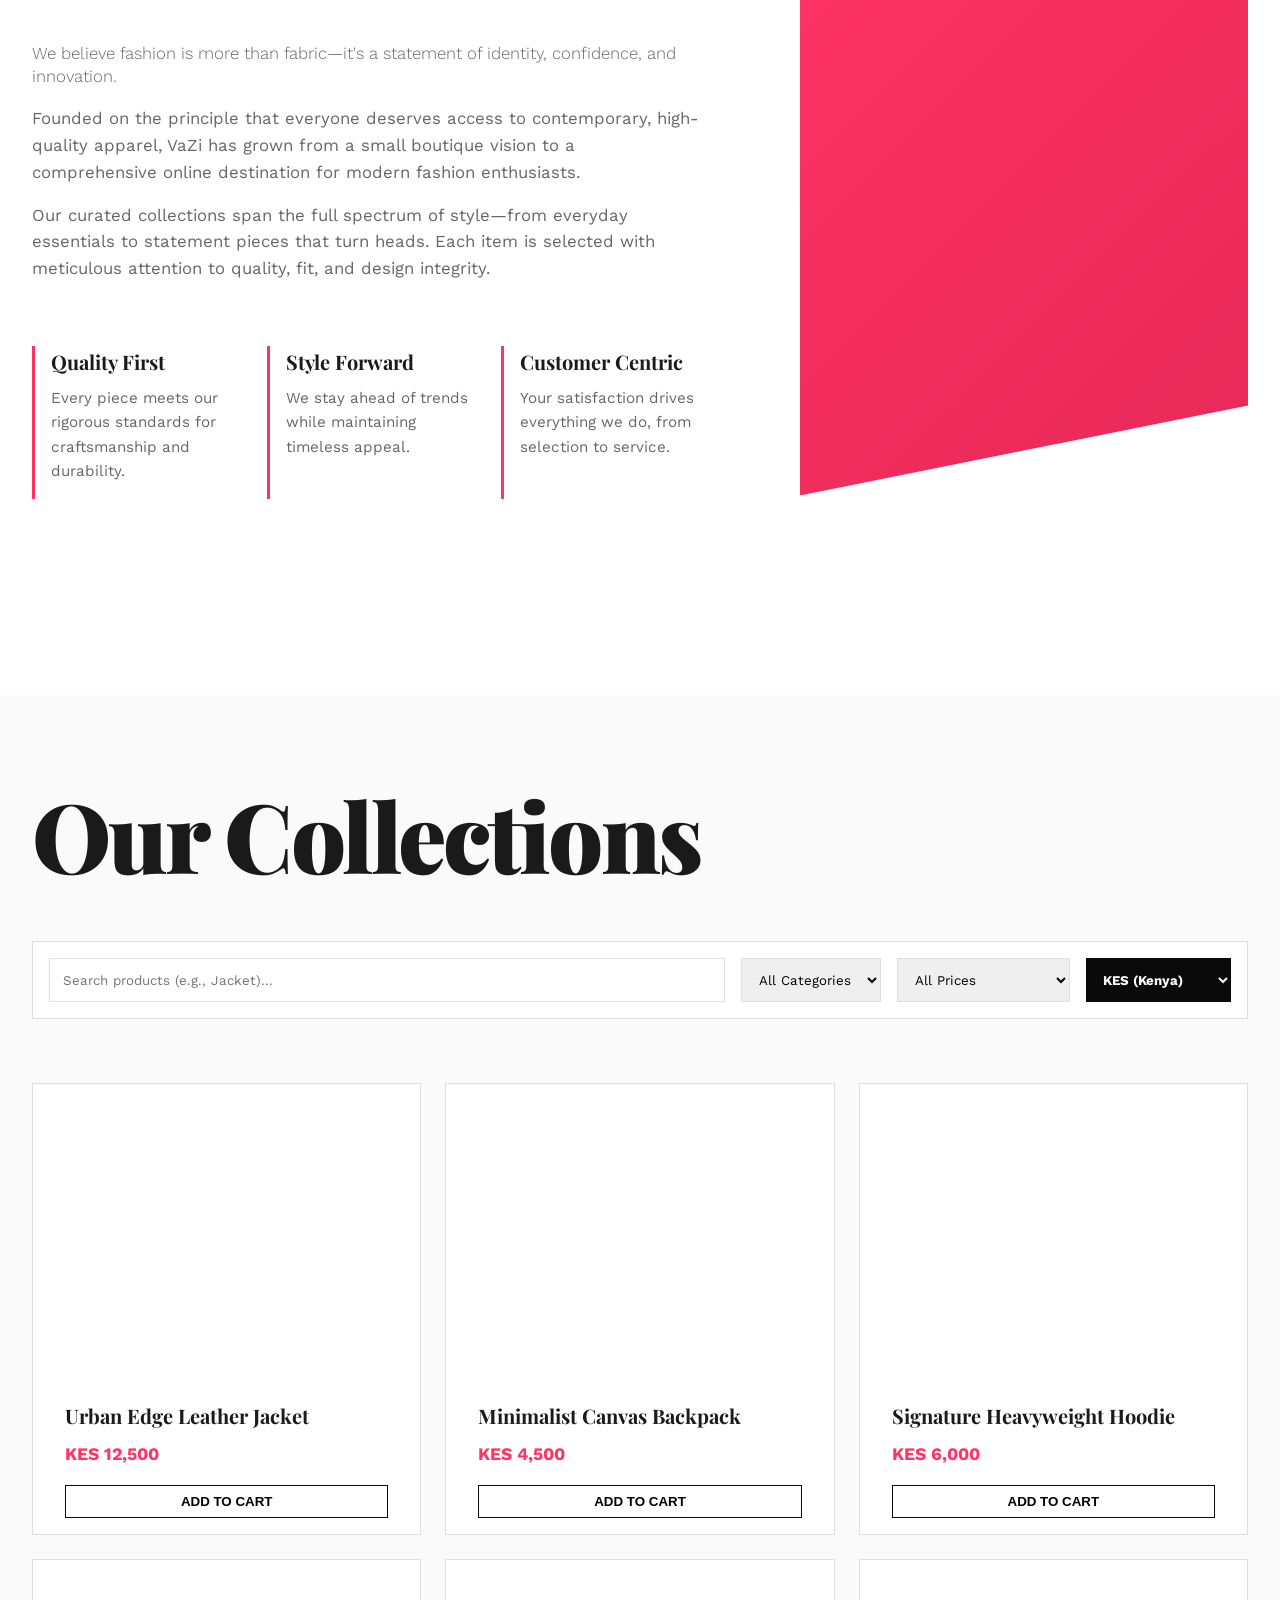
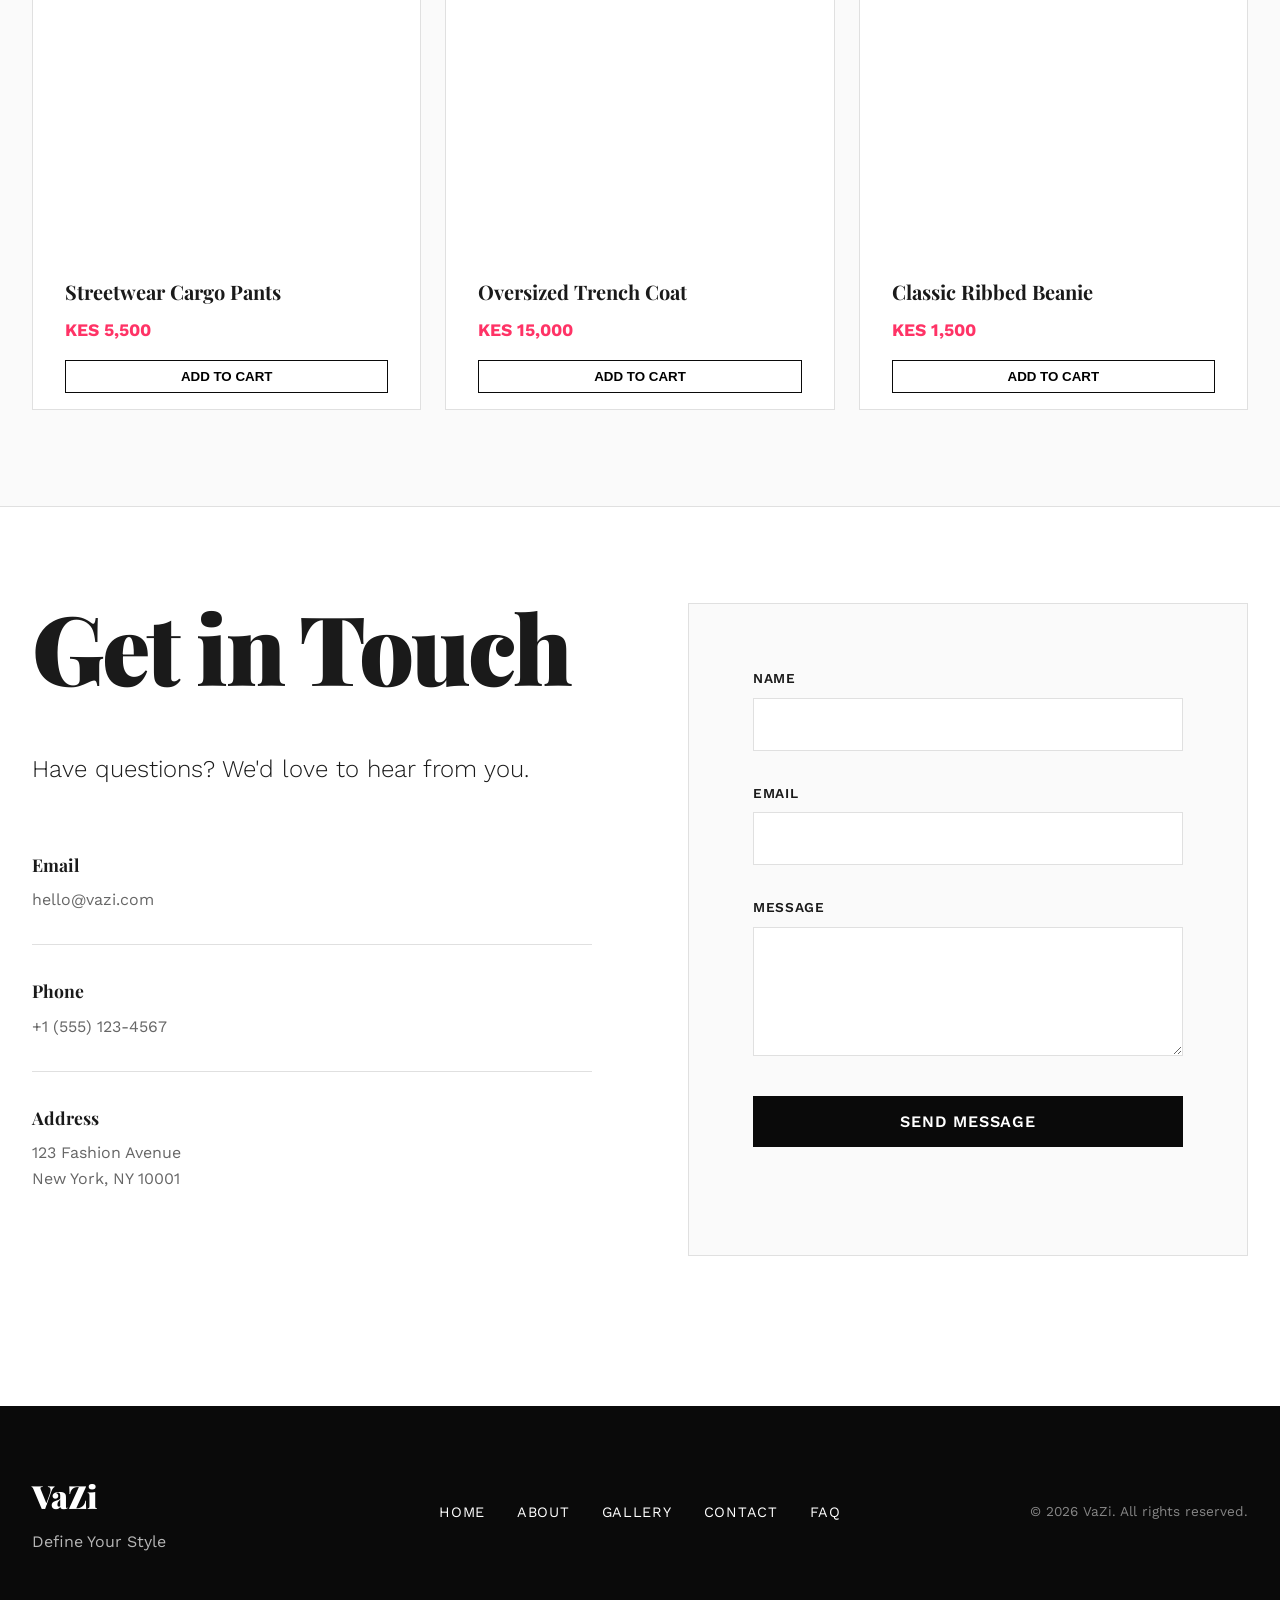
==== commit 3053fda7: "Director Update" ====
--- a/index.html
+++ b/index.html
@@ -79,7 +79,7 @@
                         </div>
                     </div>
                     <div class="card-content">
-                        <h3 class="card-name">Director Two</h3>
+                        <h3 class="card-name">Derek M</h3>
                         <p class="card-role">Director</p>
                         <button class="profile-btn">View Profile →</button>
                     </div>
@@ -256,8 +256,7 @@
         </div>
     </section>
 
-    <!-- FOOTER -->
-    <footer class="site-footer">
+   <footer class="site-footer">
         <div class="content-container">
             <div class="footer-content">
                 <div class="footer-brand">
@@ -269,6 +268,7 @@
                     <a href="#about">About</a>
                     <a href="#gallery">Gallery</a>
                     <a href="#contact">Contact</a>
+                    <a href="FAQ.html">FAQ</a>
                 </div>
                 <div class="footer-copy">
                     <p>&copy; 2026 VaZi. All rights reserved.</p>
